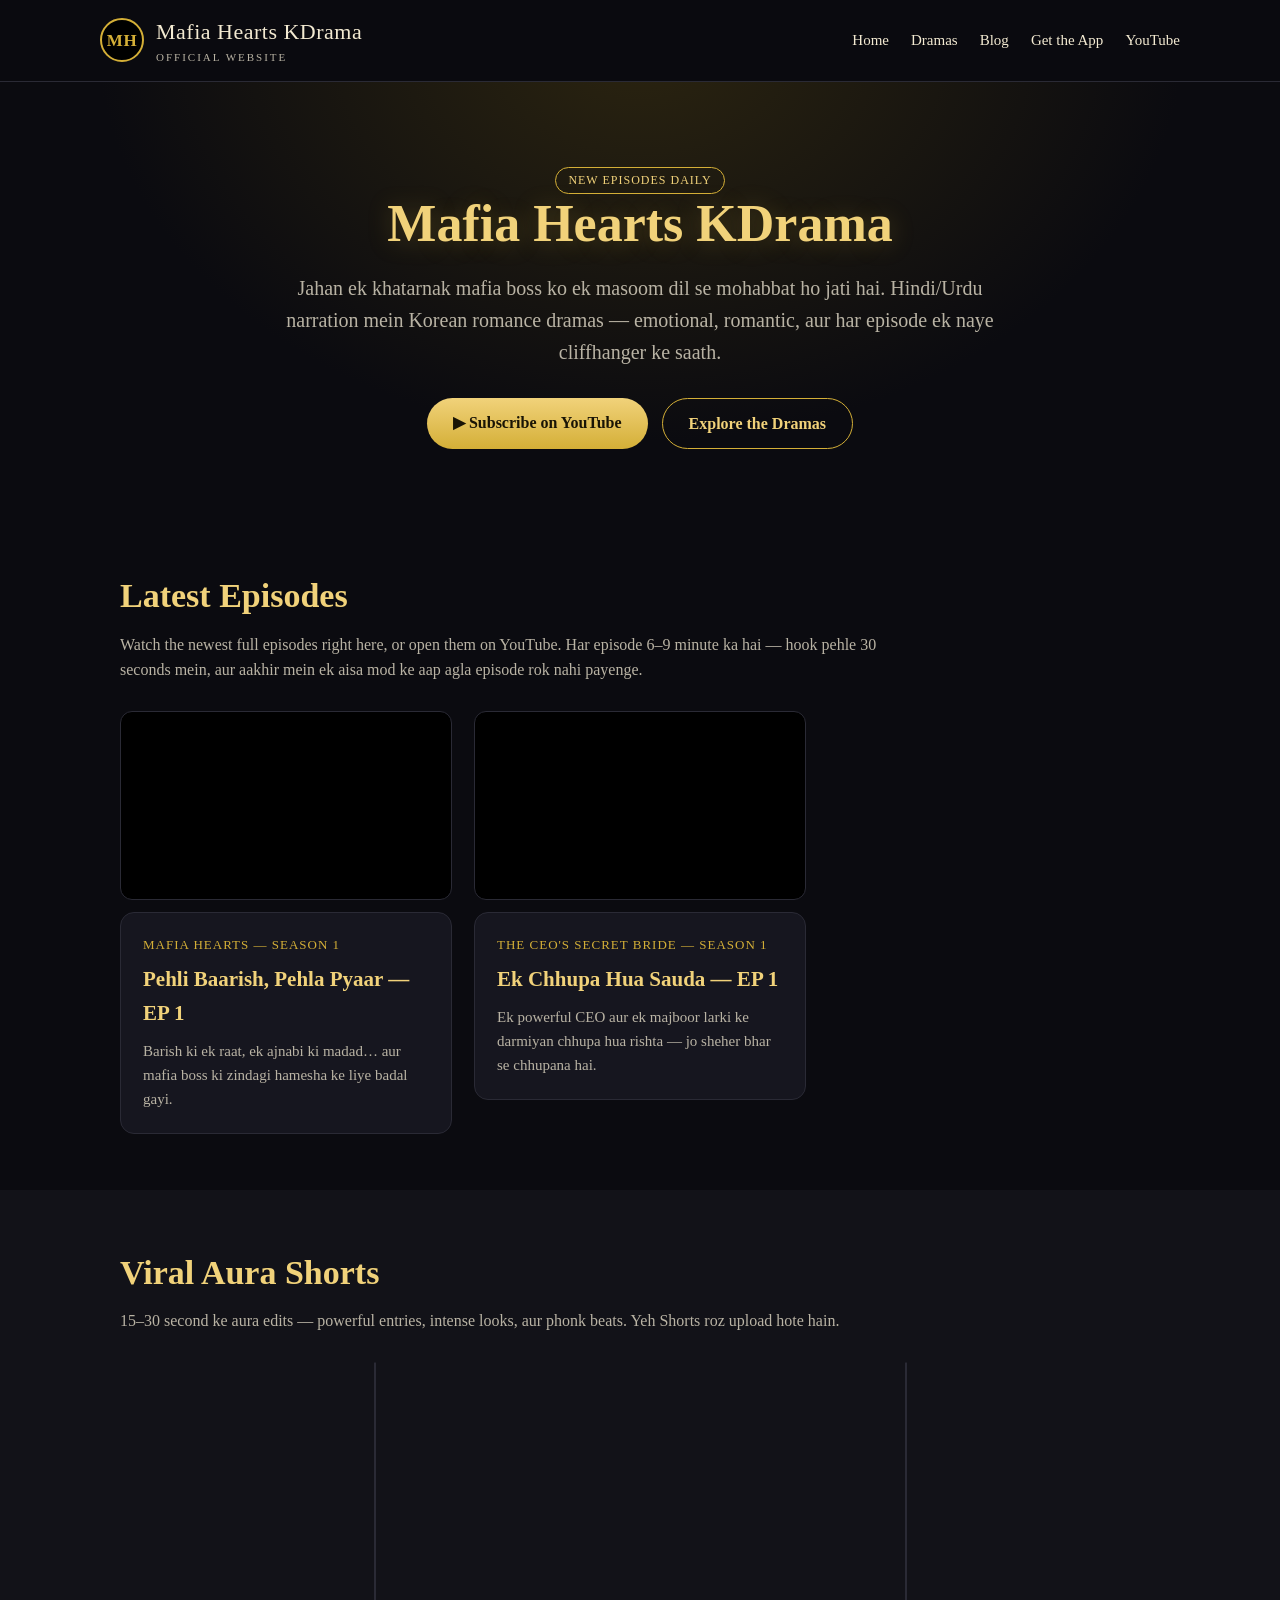
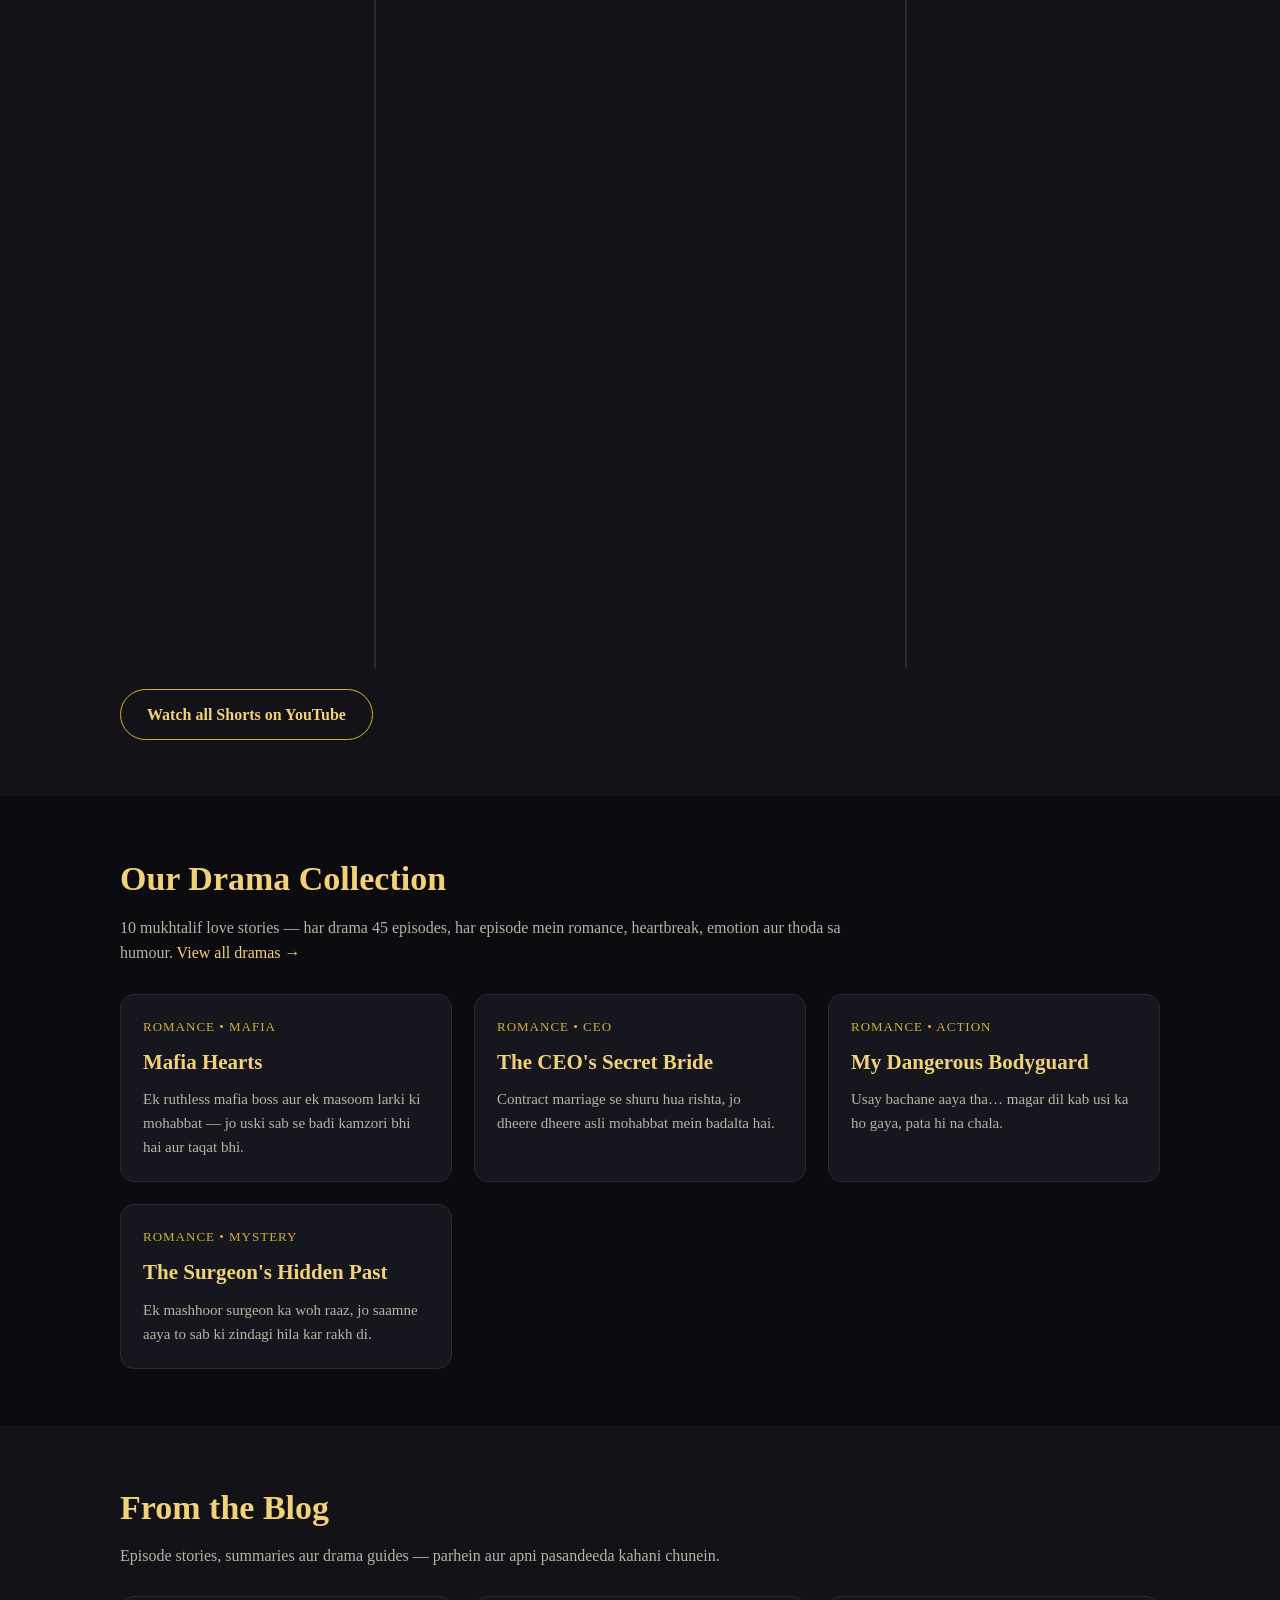
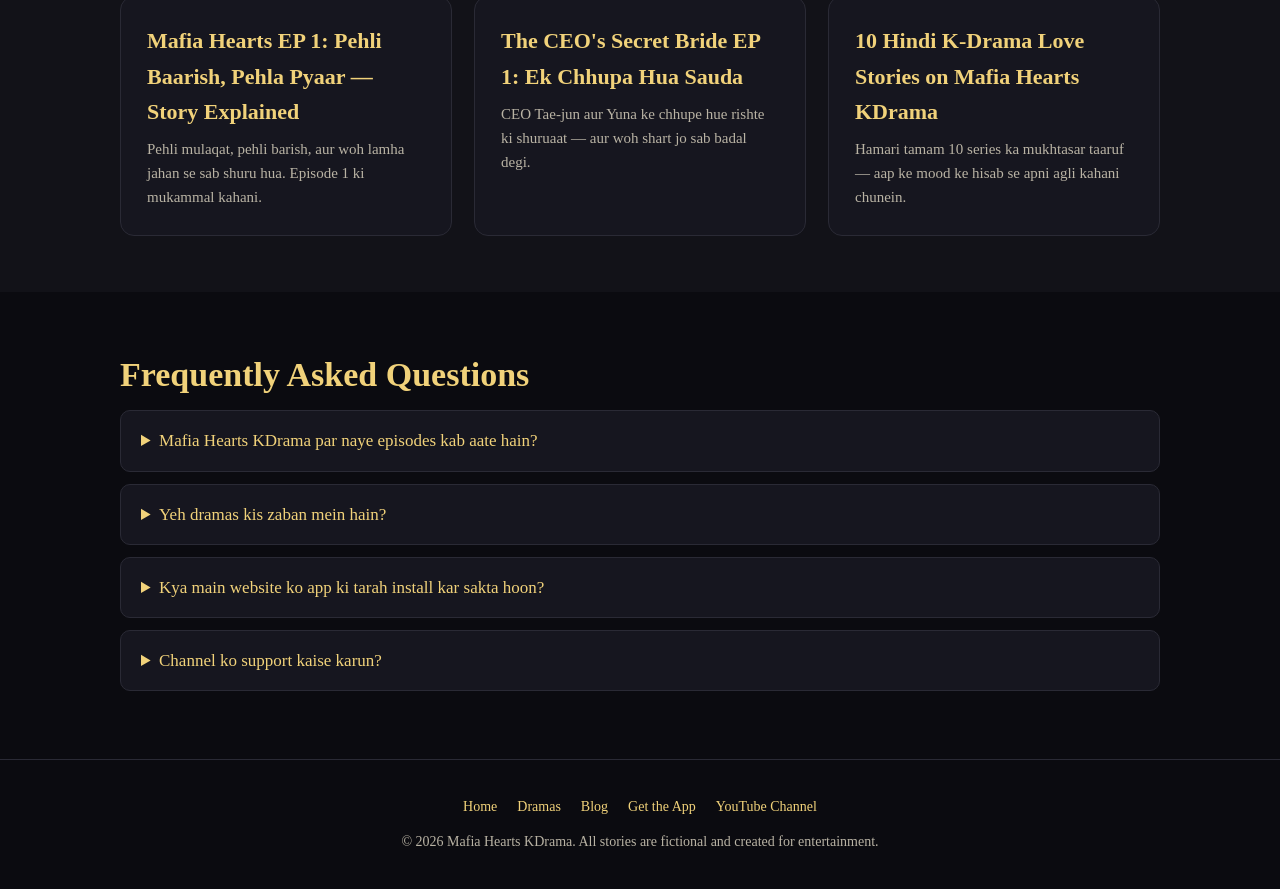
==== index.html @ 285bda2e "Add website files" ====
<!DOCTYPE html>
<html lang="en">
<head>
<meta charset="UTF-8">
<meta name="viewport" content="width=device-width, initial-scale=1.0">
<title>Mafia Hearts KDrama — Official Website | Hindi K-Drama Love Stories</title>
<meta name="description" content="Mafia Hearts KDrama official website. Watch Hindi/Urdu narrated Korean mafia romance dramas — Mafia Hearts, The CEO's Secret Bride, My Dangerous Bodyguard and more. New episodes and aura Shorts daily.">
<meta name="keywords" content="Mafia Hearts KDrama, Hindi KDrama, Korean drama in Hindi, mafia boss romance, Hindi dubbed K-drama stories, Urdu narration drama">
<link rel="canonical" href="https://kawishkhan402-spec.github.io/mafia-hearts-kdrama/">
<meta property="og:type" content="website">
<meta property="og:site_name" content="Mafia Hearts KDrama">
<meta property="og:title" content="Mafia Hearts KDrama — Official Website">
<meta property="og:description" content="Hindi/Urdu narrated Korean mafia romance dramas. New episodes and Shorts daily.">
<meta property="og:url" content="https://kawishkhan402-spec.github.io/mafia-hearts-kdrama/">
<meta property="og:image" content="https://kawishkhan402-spec.github.io/mafia-hearts-kdrama/icon-512.png">
<meta name="twitter:card" content="summary_large_image">
<meta name="theme-color" content="#0b0b10">
<link rel="icon" href="icon-192.png">
<link rel="apple-touch-icon" href="icon-192.png">
<link rel="manifest" href="manifest.json">
<link rel="stylesheet" href="style.css">
<script type="application/ld+json">
{"@context":"https://schema.org","@type":"WebSite","name":"Mafia Hearts KDrama","url":"https://kawishkhan402-spec.github.io/mafia-hearts-kdrama/","description":"Official website of the Mafia Hearts KDrama YouTube channel — Hindi/Urdu narrated Korean mafia romance dramas.","publisher":{"@type":"Organization","name":"Mafia Hearts KDrama","sameAs":["https://www.youtube.com/@MafiaHeartsKDrama"]}}
</script>
</head>
<body>
<div id="installBar">📲 Install the Mafia Hearts KDrama app — <button class="btn" id="installBtn" style="padding:6px 18px;font-size:14px">Install App</button></div>
<header class="site"><div class="wrap nav">
  <a class="logo" href="index.html"><span class="mh">MH</span><span>Mafia Hearts KDrama<small>Official Website</small></span></a>
  <nav class="links">
    <a href="index.html">Home</a><a href="dramas.html">Dramas</a><a href="blog.html">Blog</a><a href="app.html">Get the App</a><a href="https://www.youtube.com/@MafiaHeartsKDrama" target="_blank" rel="noopener">YouTube</a>
  </nav>
</div></header>

<div class="hero"><div class="wrap">
  <span class="badge">New episodes daily</span>
  <h1>Mafia Hearts KDrama</h1>
  <p class="tag">Jahan ek khatarnak mafia boss ko ek masoom dil se mohabbat ho jati hai. Hindi/Urdu narration mein Korean romance dramas — emotional, romantic, aur har episode ek naye cliffhanger ke saath.</p>
  <div class="cta">
    <a class="btn" href="https://www.youtube.com/@MafiaHeartsKDrama?sub_confirmation=1" target="_blank" rel="noopener">▶ Subscribe on YouTube</a>
    <a class="btn ghost" href="dramas.html">Explore the Dramas</a>
  </div>
</div></div>

<section><div class="wrap">
  <h2 class="sec">Latest Episodes</h2>
  <p class="lead">Watch the newest full episodes right here, or open them on YouTube. Har episode 6–9 minute ka hai — hook pehle 30 seconds mein, aur aakhir mein ek aisa mod ke aap agla episode rok nahi payenge.</p>
  <div class="grid">
    <div>
      <div class="video"><iframe loading="lazy" src="https://www.youtube-nocookie.com/embed/1ZB2l19PVls" title="Mafia Hearts Episode 1" allowfullscreen></iframe></div>
      <div class="card" style="margin-top:12px"><div class="meta">Mafia Hearts — Season 1</div><h3>Pehli Baarish, Pehla Pyaar — EP 1</h3><p>Barish ki ek raat, ek ajnabi ki madad… aur mafia boss ki zindagi hamesha ke liye badal gayi.</p></div>
    </div>
    <div>
      <div class="video"><iframe loading="lazy" src="https://www.youtube-nocookie.com/embed/4otUWn2WlHs" title="The CEO's Secret Bride Episode 1" allowfullscreen></iframe></div>
      <div class="card" style="margin-top:12px"><div class="meta">The CEO's Secret Bride — Season 1</div><h3>Ek Chhupa Hua Sauda — EP 1</h3><p>Ek powerful CEO aur ek majboor larki ke darmiyan chhupa hua rishta — jo sheher bhar se chhupana hai.</p></div>
    </div>
  </div>
</div></section>

<section style="background:var(--bg2)"><div class="wrap">
  <h2 class="sec">Viral Aura Shorts</h2>
  <p class="lead">15–30 second ke aura edits — powerful entries, intense looks, aur phonk beats. Yeh Shorts roz upload hote hain.</p>
  <div class="shorts-row">
    <div class="video short"><iframe loading="lazy" src="https://www.youtube-nocookie.com/embed/dCMJ0vY-LIg" title="Don't Mess With His Aura" allowfullscreen></iframe></div>
    <div class="video short"><iframe loading="lazy" src="https://www.youtube-nocookie.com/embed/Q_XQ5WIhq0I" title="Log Usay Nahi, Uske Naam Ko Salaam Karte Hain" allowfullscreen></iframe></div>
  </div>
  <p style="margin-top:20px"><a class="btn ghost" href="https://www.youtube.com/@MafiaHeartsKDrama/shorts" target="_blank" rel="noopener">Watch all Shorts on YouTube</a></p>
</div></section>

<section><div class="wrap">
  <h2 class="sec">Our Drama Collection</h2>
  <p class="lead">10 mukhtalif love stories — har drama 45 episodes, har episode mein romance, heartbreak, emotion aur thoda sa humour. <a href="dramas.html">View all dramas →</a></p>
  <div class="grid">
    <div class="card"><div class="meta">Romance • Mafia</div><h3>Mafia Hearts</h3><p>Ek ruthless mafia boss aur ek masoom larki ki mohabbat — jo uski sab se badi kamzori bhi hai aur taqat bhi.</p></div>
    <div class="card"><div class="meta">Romance • CEO</div><h3>The CEO's Secret Bride</h3><p>Contract marriage se shuru hua rishta, jo dheere dheere asli mohabbat mein badalta hai.</p></div>
    <div class="card"><div class="meta">Romance • Action</div><h3>My Dangerous Bodyguard</h3><p>Usay bachane aaya tha… magar dil kab usi ka ho gaya, pata hi na chala.</p></div>
    <div class="card"><div class="meta">Romance • Mystery</div><h3>The Surgeon's Hidden Past</h3><p>Ek mashhoor surgeon ka woh raaz, jo saamne aaya to sab ki zindagi hila kar rakh di.</p></div>
  </div>
</div></section>

<section style="background:var(--bg2)"><div class="wrap">
  <h2 class="sec">From the Blog</h2>
  <p class="lead">Episode stories, summaries aur drama guides — parhein aur apni pasandeeda kahani chunein.</p>
  <div class="grid">
    <article class="post"><h3><a href="blog-mafia-hearts-ep1.html">Mafia Hearts EP 1: Pehli Baarish, Pehla Pyaar — Story Explained</a></h3><p>Pehli mulaqat, pehli barish, aur woh lamha jahan se sab shuru hua. Episode 1 ki mukammal kahani.</p></article>
    <article class="post"><h3><a href="blog-ceo-secret-bride-ep1.html">The CEO's Secret Bride EP 1: Ek Chhupa Hua Sauda</a></h3><p>CEO Tae-jun aur Yuna ke chhupe hue rishte ki shuruaat — aur woh shart jo sab badal degi.</p></article>
    <article class="post"><h3><a href="blog-top-10-dramas.html">10 Hindi K-Drama Love Stories on Mafia Hearts KDrama</a></h3><p>Hamari tamam 10 series ka mukhtasar taaruf — aap ke mood ke hisab se apni agli kahani chunein.</p></article>
  </div>
</div></section>

<section class="faq"><div class="wrap">
  <h2 class="sec">Frequently Asked Questions</h2>
  <details><summary>Mafia Hearts KDrama par naye episodes kab aate hain?</summary><p>Roz 2 naye long episodes (subah 10 aur shaam 6 baje, Pakistan time) aur 4 Shorts upload hote hain.</p></details>
  <details><summary>Yeh dramas kis zaban mein hain?</summary><p>Sab episodes Hindi/Urdu narration mein hain, English subtitles ke saath — Korean drama ki kahani, aap ki apni zaban mein.</p></details>
  <details><summary>Kya main website ko app ki tarah install kar sakta hoon?</summary><p>Ji haan! <a href="app.html">Get the App</a> page se aap is website ko apne phone par app ki tarah install kar sakte hain — baghair Play Store ke.</p></details>
  <details><summary>Channel ko support kaise karun?</summary><p>YouTube par subscribe karein, videos like aur share karein — yahi sab se bari support hai.</p></details>
</div></section>

<footer><div class="wrap">
  <div class="fl"><a href="index.html">Home</a><a href="dramas.html">Dramas</a><a href="blog.html">Blog</a><a href="app.html">Get the App</a><a href="https://www.youtube.com/@MafiaHeartsKDrama" target="_blank" rel="noopener">YouTube Channel</a></div>
  <p>© 2026 Mafia Hearts KDrama. All stories are fictional and created for entertainment.</p>
</div></footer>
<script src="app.js"></script>
</body>
</html>
---- style.css ----
:root{
  --bg:#0b0b10; --bg2:#121218; --card:#16161f; --gold:#d4af37; --gold2:#f1d27a;
  --text:#f3ead2; --muted:#b9b3a4; --line:#2a2a35;
}
*{margin:0;padding:0;box-sizing:border-box}
html{scroll-behavior:smooth}
body{background:var(--bg);color:var(--text);font-family:Georgia,'Times New Roman',serif;line-height:1.6}
a{color:var(--gold2);text-decoration:none}
a:hover{text-decoration:underline}
.wrap{max-width:1080px;margin:0 auto;padding:0 20px}
header.site{position:sticky;top:0;z-index:50;background:rgba(11,11,16,.92);backdrop-filter:blur(8px);border-bottom:1px solid var(--line)}
.nav{display:flex;align-items:center;justify-content:space-between;padding:14px 0}
.logo{display:flex;align-items:center;gap:12px;font-size:22px;letter-spacing:.5px;color:var(--text)}
.logo:hover{text-decoration:none}
.mh{width:44px;height:44px;border:2px solid var(--gold);border-radius:50%;display:flex;align-items:center;justify-content:center;color:var(--gold);font-weight:bold;font-size:17px;background:#000}
.logo small{display:block;font-size:11px;color:var(--muted);letter-spacing:2px;text-transform:uppercase}
nav.links{display:flex;gap:22px;flex-wrap:wrap}
nav.links a{color:var(--text);font-size:15px}
nav.links a:hover{color:var(--gold2);text-decoration:none}
.btn{display:inline-block;background:linear-gradient(180deg,var(--gold2),var(--gold));color:#191405;padding:12px 26px;border-radius:30px;font-weight:bold;font-size:16px;border:0;cursor:pointer}
.btn:hover{text-decoration:none;filter:brightness(1.07)}
.btn.ghost{background:transparent;color:var(--gold2);border:1px solid var(--gold)}
.hero{padding:84px 0 64px;text-align:center;background:radial-gradient(ellipse at 50% -10%,#2b2410 0%,var(--bg) 60%)}
.hero h1{font-size:52px;line-height:1.15;color:var(--gold2);text-shadow:0 2px 24px rgba(212,175,55,.25)}
.hero .tag{font-size:20px;color:var(--muted);max-width:720px;margin:18px auto 30px}
.hero .cta{display:flex;gap:14px;justify-content:center;flex-wrap:wrap}
section{padding:56px 0}
h2.sec{font-size:34px;color:var(--gold2);margin-bottom:8px}
p.lead{color:var(--muted);max-width:760px;margin-bottom:28px}
.grid{display:grid;grid-template-columns:repeat(auto-fill,minmax(300px,1fr));gap:22px}
.card{background:var(--card);border:1px solid var(--line);border-radius:14px;padding:22px}
.card h3{color:var(--gold2);font-size:21px;margin-bottom:8px}
.card p{color:var(--muted);font-size:15px}
.card .meta{font-size:13px;color:var(--gold);letter-spacing:1px;text-transform:uppercase;margin-bottom:8px}
.video{position:relative;padding-top:56.25%;border-radius:12px;overflow:hidden;border:1px solid var(--line);background:#000}
.video iframe{position:absolute;inset:0;width:100%;height:100%;border:0}
.video.short{padding-top:177.78%;max-width:320px;margin:0 auto}
.shorts-row{display:grid;grid-template-columns:repeat(auto-fit,minmax(260px,1fr));gap:22px}
article.post{background:var(--card);border:1px solid var(--line);border-radius:14px;padding:26px}
article.post h3{font-size:22px}
article.post h3 a{color:var(--gold2)}
article.post p{color:var(--muted);font-size:15px;margin-top:8px}
.prose{max-width:780px}
.prose h1{font-size:40px;color:var(--gold2);line-height:1.25;margin-bottom:10px}
.prose h2{font-size:26px;color:var(--gold2);margin:30px 0 10px}
.prose p{margin:12px 0;color:#e7dfca}
.prose .meta{color:var(--muted);font-size:14px;margin-bottom:20px}
.faq details{background:var(--card);border:1px solid var(--line);border-radius:10px;padding:16px 20px;margin-bottom:12px}
.faq summary{cursor:pointer;color:var(--gold2);font-size:17px}
.faq p{color:var(--muted);margin-top:8px;font-size:15px}
footer{border-top:1px solid var(--line);padding:36px 0;color:var(--muted);font-size:14px;text-align:center}
footer .fl{display:flex;gap:20px;justify-content:center;flex-wrap:wrap;margin-bottom:12px}
.badge{display:inline-block;border:1px solid var(--gold);color:var(--gold2);border-radius:20px;padding:3px 12px;font-size:12px;letter-spacing:1px;text-transform:uppercase}
#installBar{display:none;background:#1a1607;border-bottom:1px solid var(--gold);color:var(--text);text-align:center;padding:10px 16px;font-size:15px}
@media(max-width:640px){.hero h1{font-size:36px}.nav{flex-direction:column;gap:10px}}
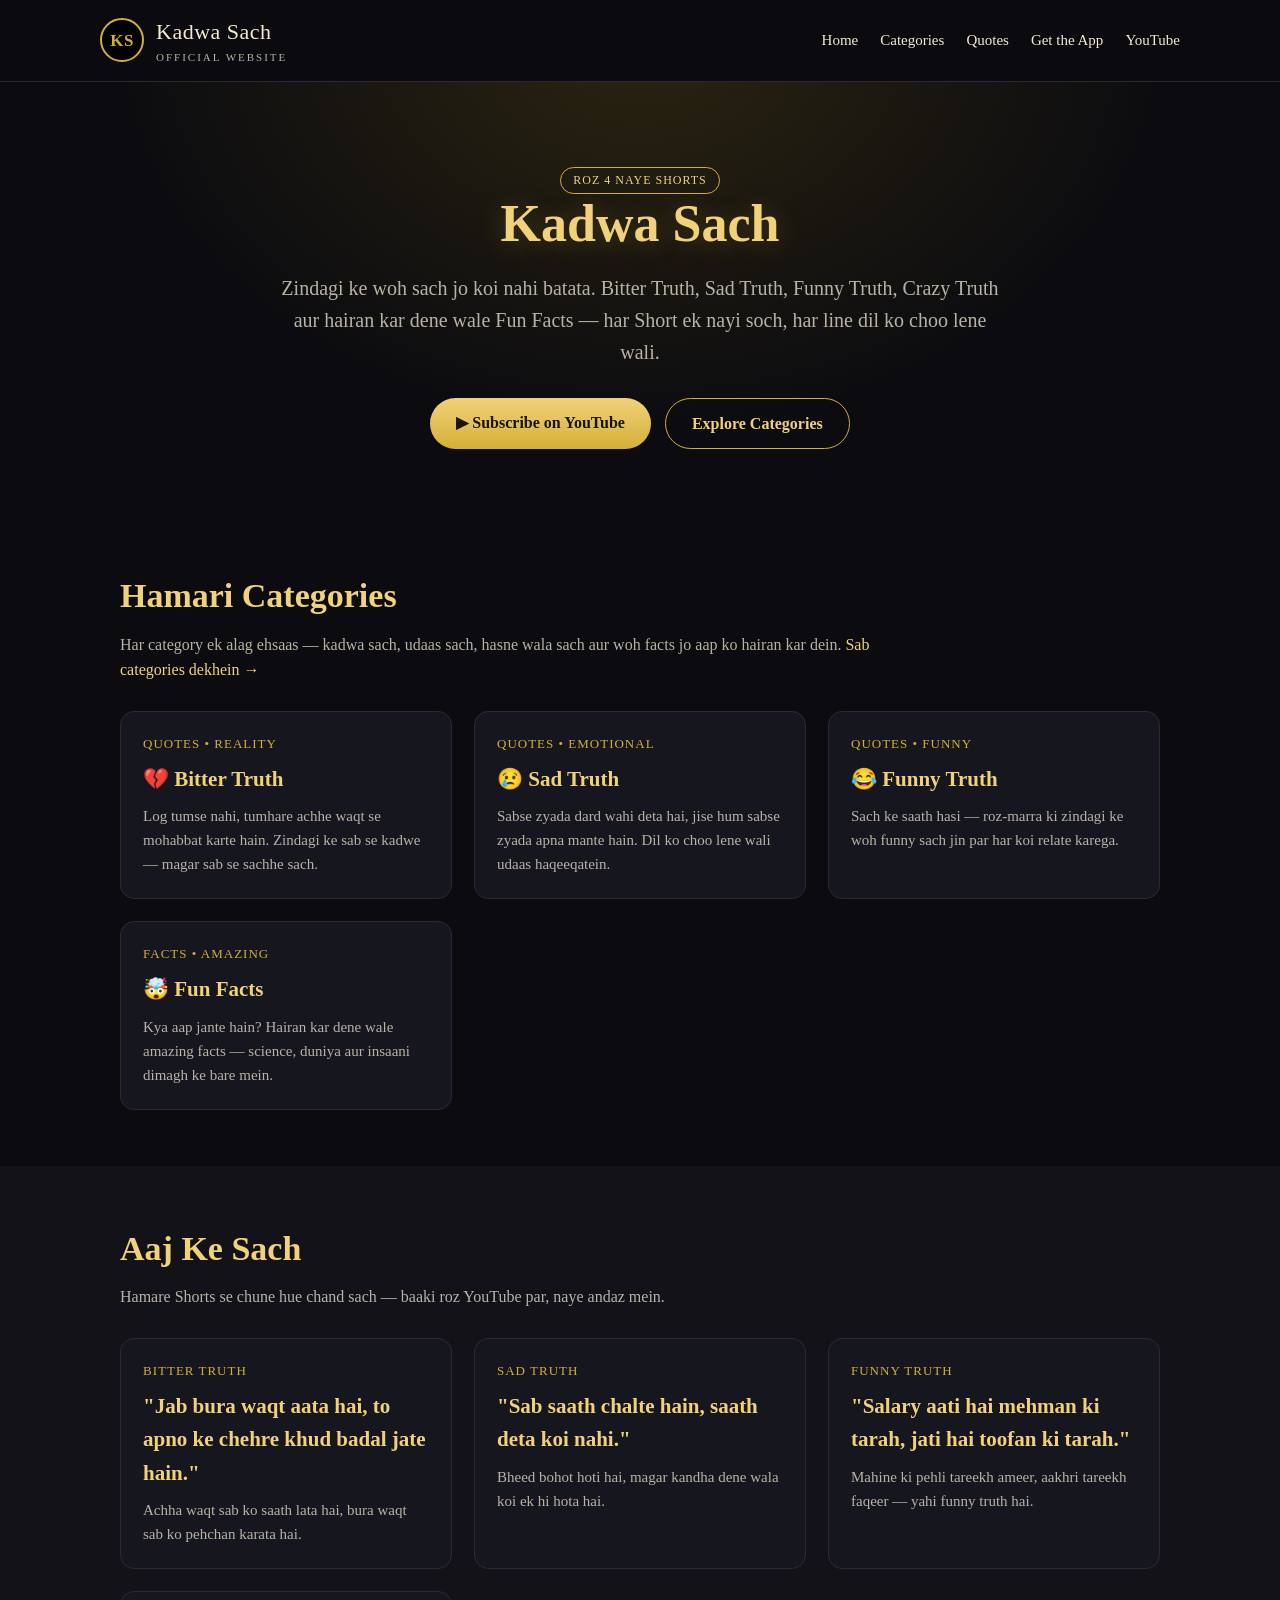
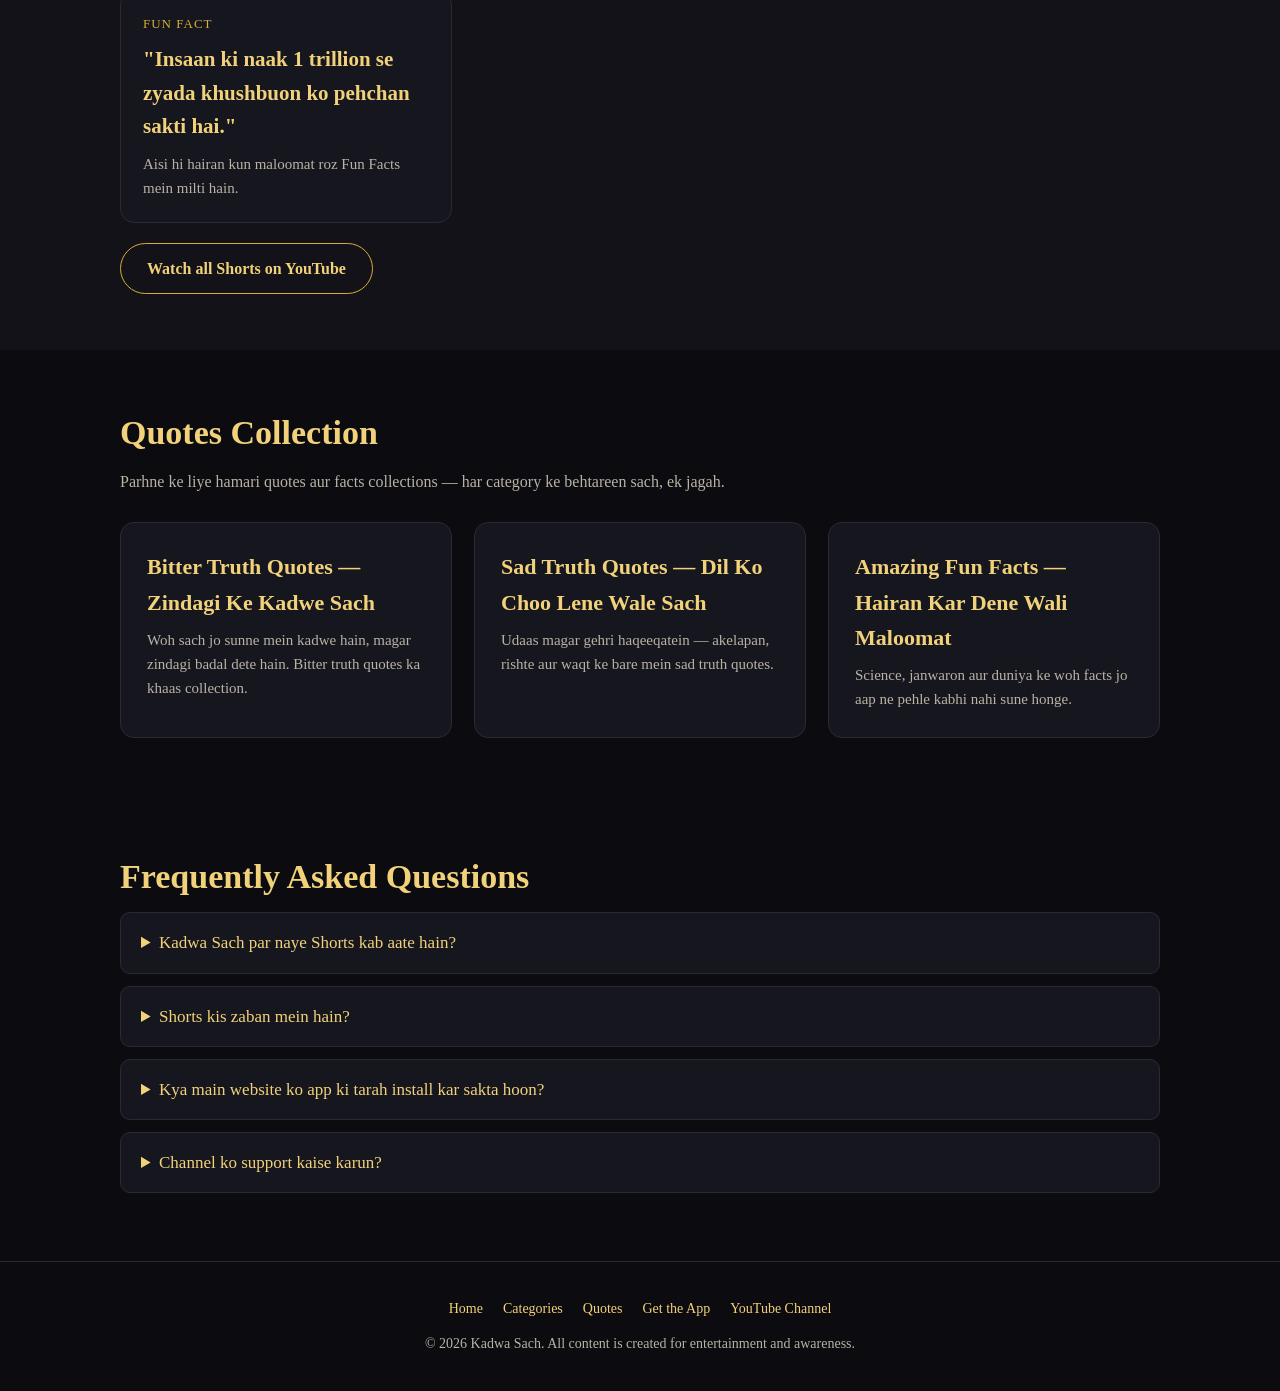
==== commit 0318ab55: "Rebrand site to Kadwa Sach" ====
--- a/index.html
+++ b/index.html
@@ -3,16 +3,16 @@
 <head>
 <meta charset="UTF-8">
 <meta name="viewport" content="width=device-width, initial-scale=1.0">
-<title>Mafia Hearts KDrama — Official Website | Hindi K-Drama Love Stories</title>
-<meta name="description" content="Mafia Hearts KDrama official website. Watch Hindi/Urdu narrated Korean mafia romance dramas — Mafia Hearts, The CEO's Secret Bride, My Dangerous Bodyguard and more. New episodes and aura Shorts daily.">
-<meta name="keywords" content="Mafia Hearts KDrama, Hindi KDrama, Korean drama in Hindi, mafia boss romance, Hindi dubbed K-drama stories, Urdu narration drama">
-<link rel="canonical" href="https://kawishkhan402-spec.github.io/mafia-hearts-kdrama/">
+<title>Kadwa Sach — Official Website | Bitter Truth, Sad Truth, Funny Truth & Fun Facts</title>
+<meta name="description" content="Kadwa Sach official website. Roz naye Shorts: Bitter Truth, Sad Truth, Funny Truth, Crazy Truth aur amazing Fun Facts — Urdu/Hindi quotes jo dil ko choo jayein. Sach kadwa hota hai, magar zaroori hota hai.">
+<meta name="keywords" content="Kadwa Sach, bitter truth, sad truth, funny truth, crazy truth, fun facts, urdu quotes, hindi quotes, zindagi ka sach, life truth, reality quotes, sachi baatein">
+<link rel="canonical" href="https://kawishkhan402-spec.github.io/kadwa-sach/">
 <meta property="og:type" content="website">
-<meta property="og:site_name" content="Mafia Hearts KDrama">
-<meta property="og:title" content="Mafia Hearts KDrama — Official Website">
-<meta property="og:description" content="Hindi/Urdu narrated Korean mafia romance dramas. New episodes and Shorts daily.">
-<meta property="og:url" content="https://kawishkhan402-spec.github.io/mafia-hearts-kdrama/">
-<meta property="og:image" content="https://kawishkhan402-spec.github.io/mafia-hearts-kdrama/icon-512.png">
+<meta property="og:site_name" content="Kadwa Sach">
+<meta property="og:title" content="Kadwa Sach — Official Website">
+<meta property="og:description" content="Bitter Truth, Sad Truth, Funny Truth aur Fun Facts — roz 4 naye Shorts. Sach kadwa hota hai, magar zaroori hota hai.">
+<meta property="og:url" content="https://kawishkhan402-spec.github.io/kadwa-sach/">
+<meta property="og:image" content="https://kawishkhan402-spec.github.io/kadwa-sach/icon-512.png">
 <meta name="twitter:card" content="summary_large_image">
 <meta name="theme-color" content="#0b0b10">
 <link rel="icon" href="icon-192.png">
@@ -20,85 +20,72 @@
 <link rel="manifest" href="manifest.json">
 <link rel="stylesheet" href="style.css">
 <script type="application/ld+json">
-{"@context":"https://schema.org","@type":"WebSite","name":"Mafia Hearts KDrama","url":"https://kawishkhan402-spec.github.io/mafia-hearts-kdrama/","description":"Official website of the Mafia Hearts KDrama YouTube channel — Hindi/Urdu narrated Korean mafia romance dramas.","publisher":{"@type":"Organization","name":"Mafia Hearts KDrama","sameAs":["https://www.youtube.com/@MafiaHeartsKDrama"]}}
+{"@context":"https://schema.org","@type":"WebSite","name":"Kadwa Sach","url":"https://kawishkhan402-spec.github.io/kadwa-sach/","description":"Official website of the Kadwa Sach YouTube channel — Bitter Truth, Sad Truth, Funny Truth, Crazy Truth and Fun Facts Shorts in Urdu/Hindi.","publisher":{"@type":"Organization","name":"Kadwa Sach","sameAs":["https://www.youtube.com/channel/UCG80yiO4T9DucxOm7AHWokA"]}}
 </script>
 </head>
 <body>
-<div id="installBar">📲 Install the Mafia Hearts KDrama app — <button class="btn" id="installBtn" style="padding:6px 18px;font-size:14px">Install App</button></div>
+<div id="installBar">📲 Install the Kadwa Sach app — <button class="btn" id="installBtn" style="padding:6px 18px;font-size:14px">Install App</button></div>
 <header class="site"><div class="wrap nav">
-  <a class="logo" href="index.html"><span class="mh">MH</span><span>Mafia Hearts KDrama<small>Official Website</small></span></a>
+  <a class="logo" href="index.html"><span class="mh">KS</span><span>Kadwa Sach<small>Official Website</small></span></a>
   <nav class="links">
-    <a href="index.html">Home</a><a href="dramas.html">Dramas</a><a href="blog.html">Blog</a><a href="app.html">Get the App</a><a href="https://www.youtube.com/@MafiaHeartsKDrama" target="_blank" rel="noopener">YouTube</a>
+    <a href="index.html">Home</a><a href="dramas.html">Categories</a><a href="blog.html">Quotes</a><a href="app.html">Get the App</a><a href="https://www.youtube.com/channel/UCG80yiO4T9DucxOm7AHWokA" target="_blank" rel="noopener">YouTube</a>
   </nav>
 </div></header>
 
 <div class="hero"><div class="wrap">
-  <span class="badge">New episodes daily</span>
-  <h1>Mafia Hearts KDrama</h1>
-  <p class="tag">Jahan ek khatarnak mafia boss ko ek masoom dil se mohabbat ho jati hai. Hindi/Urdu narration mein Korean romance dramas — emotional, romantic, aur har episode ek naye cliffhanger ke saath.</p>
+  <span class="badge">Roz 4 naye Shorts</span>
+  <h1>Kadwa Sach</h1>
+  <p class="tag">Zindagi ke woh sach jo koi nahi batata. Bitter Truth, Sad Truth, Funny Truth, Crazy Truth aur hairan kar dene wale Fun Facts — har Short ek nayi soch, har line dil ko choo lene wali.</p>
   <div class="cta">
-    <a class="btn" href="https://www.youtube.com/@MafiaHeartsKDrama?sub_confirmation=1" target="_blank" rel="noopener">▶ Subscribe on YouTube</a>
-    <a class="btn ghost" href="dramas.html">Explore the Dramas</a>
+    <a class="btn" href="https://www.youtube.com/channel/UCG80yiO4T9DucxOm7AHWokA?sub_confirmation=1" target="_blank" rel="noopener">▶ Subscribe on YouTube</a>
+    <a class="btn ghost" href="dramas.html">Explore Categories</a>
   </div>
 </div></div>
 
 <section><div class="wrap">
-  <h2 class="sec">Latest Episodes</h2>
-  <p class="lead">Watch the newest full episodes right here, or open them on YouTube. Har episode 6–9 minute ka hai — hook pehle 30 seconds mein, aur aakhir mein ek aisa mod ke aap agla episode rok nahi payenge.</p>
+  <h2 class="sec">Hamari Categories</h2>
+  <p class="lead">Har category ek alag ehsaas — kadwa sach, udaas sach, hasne wala sach aur woh facts jo aap ko hairan kar dein. <a href="dramas.html">Sab categories dekhein →</a></p>
   <div class="grid">
-    <div>
-      <div class="video"><iframe loading="lazy" src="https://www.youtube-nocookie.com/embed/1ZB2l19PVls" title="Mafia Hearts Episode 1" allowfullscreen></iframe></div>
-      <div class="card" style="margin-top:12px"><div class="meta">Mafia Hearts — Season 1</div><h3>Pehli Baarish, Pehla Pyaar — EP 1</h3><p>Barish ki ek raat, ek ajnabi ki madad… aur mafia boss ki zindagi hamesha ke liye badal gayi.</p></div>
-    </div>
-    <div>
-      <div class="video"><iframe loading="lazy" src="https://www.youtube-nocookie.com/embed/4otUWn2WlHs" title="The CEO's Secret Bride Episode 1" allowfullscreen></iframe></div>
-      <div class="card" style="margin-top:12px"><div class="meta">The CEO's Secret Bride — Season 1</div><h3>Ek Chhupa Hua Sauda — EP 1</h3><p>Ek powerful CEO aur ek majboor larki ke darmiyan chhupa hua rishta — jo sheher bhar se chhupana hai.</p></div>
-    </div>
+    <div class="card"><div class="meta">Quotes • Reality</div><h3>💔 Bitter Truth</h3><p>Log tumse nahi, tumhare achhe waqt se mohabbat karte hain. Zindagi ke sab se kadwe — magar sab se sachhe sach.</p></div>
+    <div class="card"><div class="meta">Quotes • Emotional</div><h3>😢 Sad Truth</h3><p>Sabse zyada dard wahi deta hai, jise hum sabse zyada apna mante hain. Dil ko choo lene wali udaas haqeeqatein.</p></div>
+    <div class="card"><div class="meta">Quotes • Funny</div><h3>😂 Funny Truth</h3><p>Sach ke saath hasi — roz-marra ki zindagi ke woh funny sach jin par har koi relate karega.</p></div>
+    <div class="card"><div class="meta">Facts • Amazing</div><h3>🤯 Fun Facts</h3><p>Kya aap jante hain? Hairan kar dene wale amazing facts — science, duniya aur insaani dimagh ke bare mein.</p></div>
   </div>
 </div></section>
 
 <section style="background:var(--bg2)"><div class="wrap">
-  <h2 class="sec">Viral Aura Shorts</h2>
-  <p class="lead">15–30 second ke aura edits — powerful entries, intense looks, aur phonk beats. Yeh Shorts roz upload hote hain.</p>
-  <div class="shorts-row">
-    <div class="video short"><iframe loading="lazy" src="https://www.youtube-nocookie.com/embed/dCMJ0vY-LIg" title="Don't Mess With His Aura" allowfullscreen></iframe></div>
-    <div class="video short"><iframe loading="lazy" src="https://www.youtube-nocookie.com/embed/Q_XQ5WIhq0I" title="Log Usay Nahi, Uske Naam Ko Salaam Karte Hain" allowfullscreen></iframe></div>
+  <h2 class="sec">Aaj Ke Sach</h2>
+  <p class="lead">Hamare Shorts se chune hue chand sach — baaki roz YouTube par, naye andaz mein.</p>
+  <div class="grid">
+    <div class="card"><div class="meta">Bitter Truth</div><h3>"Jab bura waqt aata hai, to apno ke chehre khud badal jate hain."</h3><p>Achha waqt sab ko saath lata hai, bura waqt sab ko pehchan karata hai.</p></div>
+    <div class="card"><div class="meta">Sad Truth</div><h3>"Sab saath chalte hain, saath deta koi nahi."</h3><p>Bheed bohot hoti hai, magar kandha dene wala koi ek hi hota hai.</p></div>
+    <div class="card"><div class="meta">Funny Truth</div><h3>"Salary aati hai mehman ki tarah, jati hai toofan ki tarah."</h3><p>Mahine ki pehli tareekh ameer, aakhri tareekh faqeer — yahi funny truth hai.</p></div>
+    <div class="card"><div class="meta">Fun Fact</div><h3>"Insaan ki naak 1 trillion se zyada khushbuon ko pehchan sakti hai."</h3><p>Aisi hi hairan kun maloomat roz Fun Facts mein milti hain.</p></div>
   </div>
-  <p style="margin-top:20px"><a class="btn ghost" href="https://www.youtube.com/@MafiaHeartsKDrama/shorts" target="_blank" rel="noopener">Watch all Shorts on YouTube</a></p>
+  <p style="margin-top:20px"><a class="btn ghost" href="https://www.youtube.com/channel/UCG80yiO4T9DucxOm7AHWokA/shorts" target="_blank" rel="noopener">Watch all Shorts on YouTube</a></p>
 </div></section>
 
 <section><div class="wrap">
-  <h2 class="sec">Our Drama Collection</h2>
-  <p class="lead">10 mukhtalif love stories — har drama 45 episodes, har episode mein romance, heartbreak, emotion aur thoda sa humour. <a href="dramas.html">View all dramas →</a></p>
+  <h2 class="sec">Quotes Collection</h2>
+  <p class="lead">Parhne ke liye hamari quotes aur facts collections — har category ke behtareen sach, ek jagah.</p>
   <div class="grid">
-    <div class="card"><div class="meta">Romance • Mafia</div><h3>Mafia Hearts</h3><p>Ek ruthless mafia boss aur ek masoom larki ki mohabbat — jo uski sab se badi kamzori bhi hai aur taqat bhi.</p></div>
-    <div class="card"><div class="meta">Romance • CEO</div><h3>The CEO's Secret Bride</h3><p>Contract marriage se shuru hua rishta, jo dheere dheere asli mohabbat mein badalta hai.</p></div>
-    <div class="card"><div class="meta">Romance • Action</div><h3>My Dangerous Bodyguard</h3><p>Usay bachane aaya tha… magar dil kab usi ka ho gaya, pata hi na chala.</p></div>
-    <div class="card"><div class="meta">Romance • Mystery</div><h3>The Surgeon's Hidden Past</h3><p>Ek mashhoor surgeon ka woh raaz, jo saamne aaya to sab ki zindagi hila kar rakh di.</p></div>
-  </div>
-</div></section>
-
-<section style="background:var(--bg2)"><div class="wrap">
-  <h2 class="sec">From the Blog</h2>
-  <p class="lead">Episode stories, summaries aur drama guides — parhein aur apni pasandeeda kahani chunein.</p>
-  <div class="grid">
-    <article class="post"><h3><a href="blog-mafia-hearts-ep1.html">Mafia Hearts EP 1: Pehli Baarish, Pehla Pyaar — Story Explained</a></h3><p>Pehli mulaqat, pehli barish, aur woh lamha jahan se sab shuru hua. Episode 1 ki mukammal kahani.</p></article>
-    <article class="post"><h3><a href="blog-ceo-secret-bride-ep1.html">The CEO's Secret Bride EP 1: Ek Chhupa Hua Sauda</a></h3><p>CEO Tae-jun aur Yuna ke chhupe hue rishte ki shuruaat — aur woh shart jo sab badal degi.</p></article>
-    <article class="post"><h3><a href="blog-top-10-dramas.html">10 Hindi K-Drama Love Stories on Mafia Hearts KDrama</a></h3><p>Hamari tamam 10 series ka mukhtasar taaruf — aap ke mood ke hisab se apni agli kahani chunein.</p></article>
+    <article class="post"><h3><a href="blog-mafia-hearts-ep1.html">Bitter Truth Quotes — Zindagi Ke Kadwe Sach</a></h3><p>Woh sach jo sunne mein kadwe hain, magar zindagi badal dete hain. Bitter truth quotes ka khaas collection.</p></article>
+    <article class="post"><h3><a href="blog-ceo-secret-bride-ep1.html">Sad Truth Quotes — Dil Ko Choo Lene Wale Sach</a></h3><p>Udaas magar gehri haqeeqatein — akelapan, rishte aur waqt ke bare mein sad truth quotes.</p></article>
+    <article class="post"><h3><a href="blog-top-10-dramas.html">Amazing Fun Facts — Hairan Kar Dene Wali Maloomat</a></h3><p>Science, janwaron aur duniya ke woh facts jo aap ne pehle kabhi nahi sune honge.</p></article>
   </div>
 </div></section>
 
 <section class="faq"><div class="wrap">
   <h2 class="sec">Frequently Asked Questions</h2>
-  <details><summary>Mafia Hearts KDrama par naye episodes kab aate hain?</summary><p>Roz 2 naye long episodes (subah 10 aur shaam 6 baje, Pakistan time) aur 4 Shorts upload hote hain.</p></details>
-  <details><summary>Yeh dramas kis zaban mein hain?</summary><p>Sab episodes Hindi/Urdu narration mein hain, English subtitles ke saath — Korean drama ki kahani, aap ki apni zaban mein.</p></details>
+  <details><summary>Kadwa Sach par naye Shorts kab aate hain?</summary><p>Roz 4 naye Shorts — 12:30 PM, 3:30 PM, 8:30 PM aur 10:30 PM (Pakistan time). Har slot ki category alag hoti hai.</p></details>
+  <details><summary>Shorts kis zaban mein hain?</summary><p>Sab Shorts Urdu/Hindi awaz mein hain, aur har line screen par Roman Urdu mein likhi aati hai — taaki parhna bhi asaan ho.</p></details>
   <details><summary>Kya main website ko app ki tarah install kar sakta hoon?</summary><p>Ji haan! <a href="app.html">Get the App</a> page se aap is website ko apne phone par app ki tarah install kar sakte hain — baghair Play Store ke.</p></details>
-  <details><summary>Channel ko support kaise karun?</summary><p>YouTube par subscribe karein, videos like aur share karein — yahi sab se bari support hai.</p></details>
+  <details><summary>Channel ko support kaise karun?</summary><p>YouTube par subscribe karein, Shorts like aur doston ke saath share karein — yahi sab se bari support hai.</p></details>
 </div></section>
 
 <footer><div class="wrap">
-  <div class="fl"><a href="index.html">Home</a><a href="dramas.html">Dramas</a><a href="blog.html">Blog</a><a href="app.html">Get the App</a><a href="https://www.youtube.com/@MafiaHeartsKDrama" target="_blank" rel="noopener">YouTube Channel</a></div>
-  <p>© 2026 Mafia Hearts KDrama. All stories are fictional and created for entertainment.</p>
+  <div class="fl"><a href="index.html">Home</a><a href="dramas.html">Categories</a><a href="blog.html">Quotes</a><a href="app.html">Get the App</a><a href="https://www.youtube.com/channel/UCG80yiO4T9DucxOm7AHWokA" target="_blank" rel="noopener">YouTube Channel</a></div>
+  <p>© 2026 Kadwa Sach. All content is created for entertainment and awareness.</p>
 </div></footer>
 <script src="app.js"></script>
 </body>
